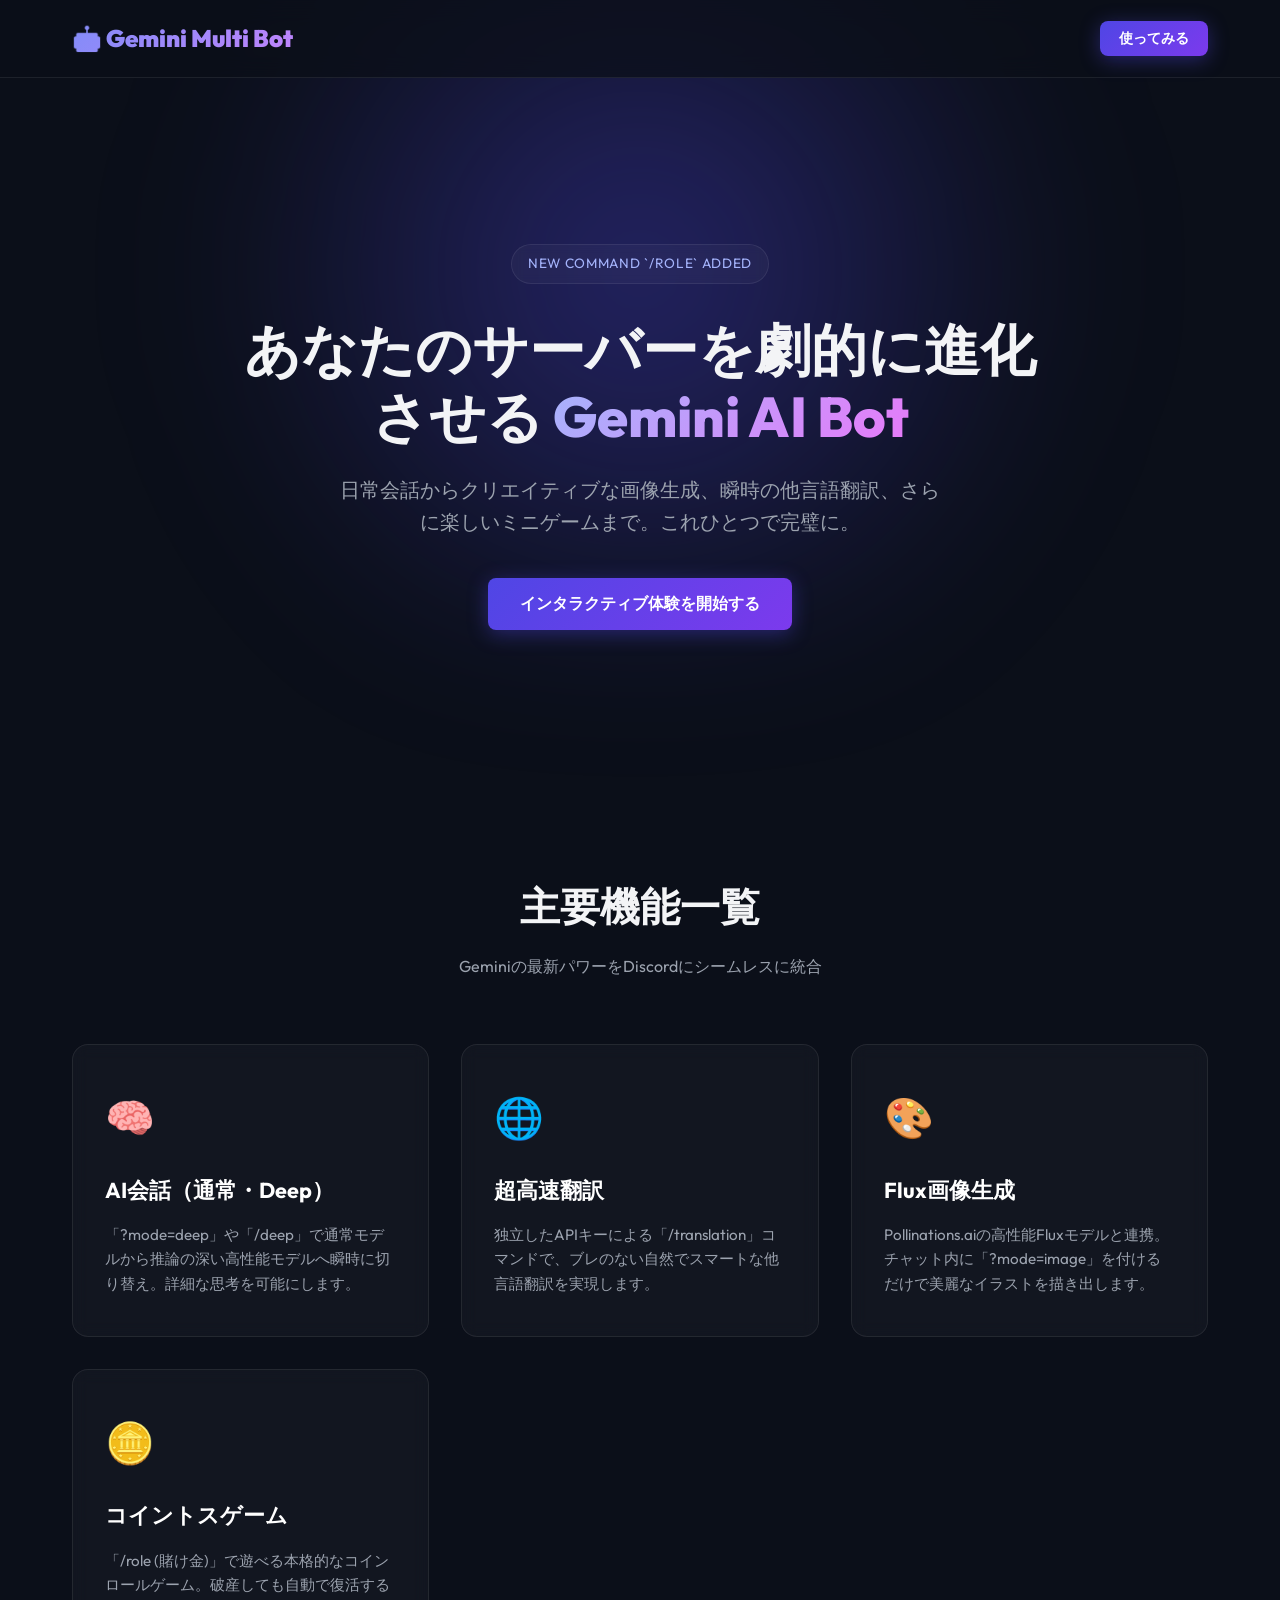
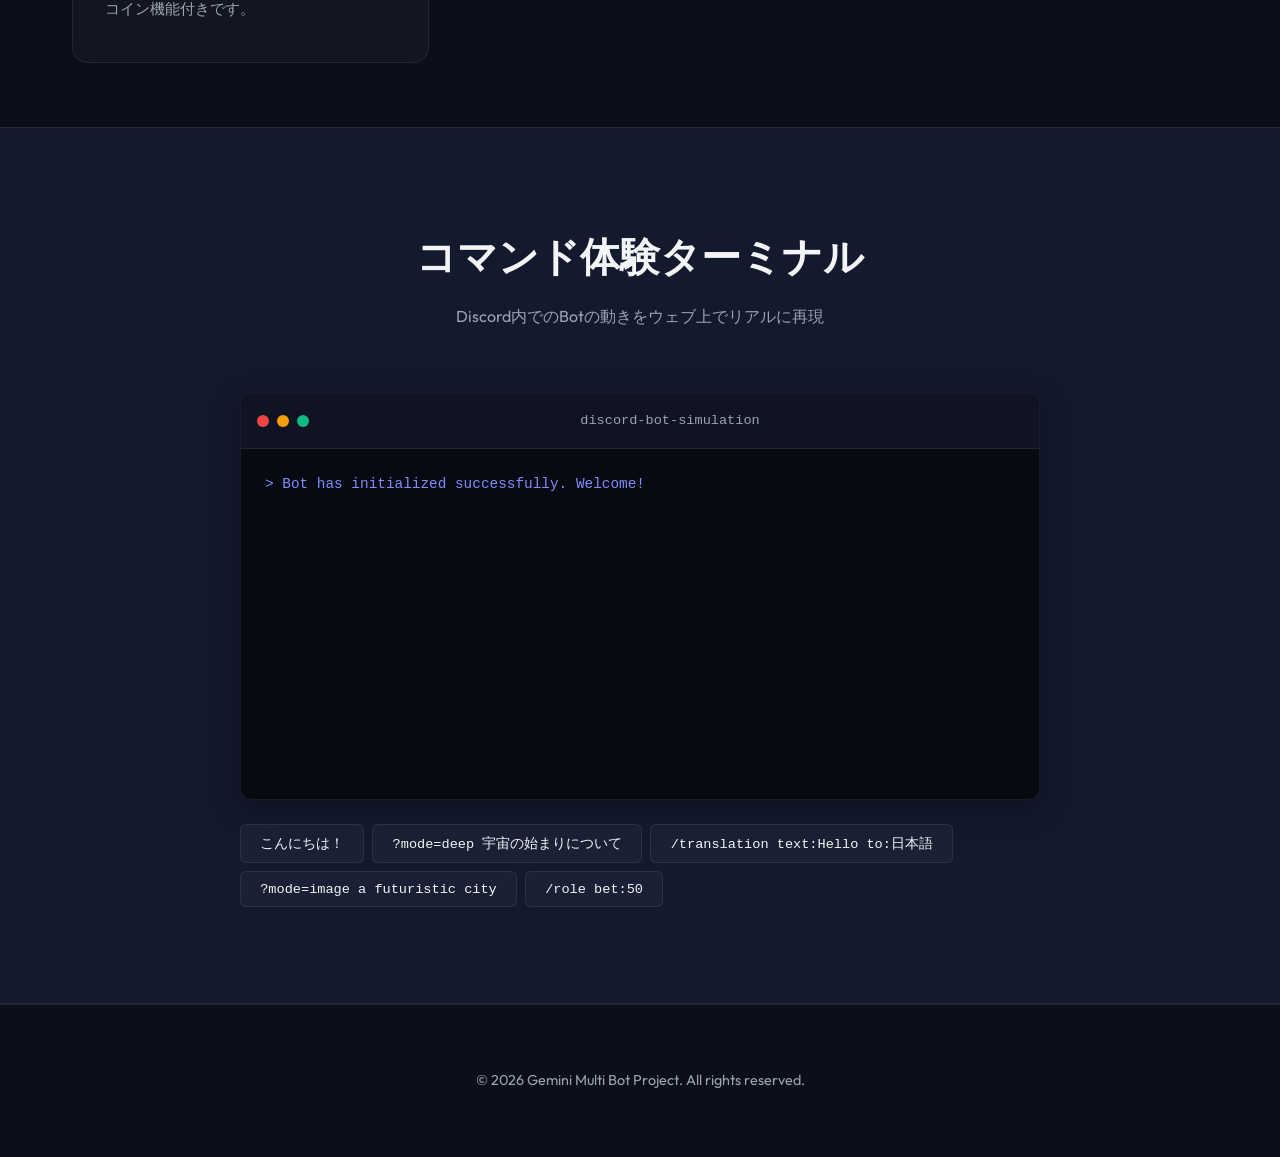
==== index.html @ 2299c7e0 "Add files via upload" ====
<!DOCTYPE html>
<html lang="ja">
<head>
  <meta charset="UTF-8">
  <meta name="viewport" content="width=device-width, initial-scale=1.0">
  <meta name="description" content="Gemini AI搭載＆多機能Discord Botの公式紹介ページ。AI会話、超高速翻訳、Flux画像生成、コインゲームを快適に。">
  <title>Gemini Multi Bot - 次世代多機能Discord Bot</title>
  <!-- Google Fonts Outfit -->
  <link rel="preconnect" href="https://fonts.googleapis.com">
  <link rel="preconnect" href="https://fonts.gstatic.com" crossorigin>
  <link href="https://fonts.googleapis.com/css2?family=Outfit:wght@400;600;700;800;900&display=swap" rel="stylesheet">
  <link rel="stylesheet" href="style.css">
</head>
<body>
  <div class="glow-bg"></div>

  <!-- Header -->
  <header>
    <div class="nav-container">
      <div class="logo">
        <span>🤖 Gemini Multi Bot</span>
      </div>
      <button class="btn" style="padding: 0.5rem 1.2rem; font-size: 0.9rem;" onclick="scrollToTerminal()">使ってみる</button>
    </div>
  </header>

  <!-- Hero Section -->
  <section class="hero">
    <div class="hero-badge">New Command `/role` Added</div>
    <h1>あなたのサーバーを劇的に進化させる <span>Gemini AI Bot</span></h1>
    <p>日常会話からクリエイティブな画像生成、瞬時の他言語翻訳、さらに楽しいミニゲームまで。これひとつで完璧に。</p>
    <a href="#demo" class="btn">インタラクティブ体験を開始する</a>
  </section>

  <!-- Feature Grid -->
  <section class="container" id="features">
    <div class="section-title">
      <h2>主要機能一覧</h2>
      <p>Geminiの最新パワーをDiscordにシームレスに統合</p>
    </div>
    
    <div class="features-grid">
      <div class="feature-card">
        <div class="card-icon">🧠</div>
        <h3>AI会話（通常・Deep）</h3>
        <p>「?mode=deep」や「/deep」で通常モデルから推論の深い高性能モデルへ瞬時に切り替え。詳細な思考を可能にします。</p>
      </div>

      <div class="feature-card">
        <div class="card-icon">🌐</div>
        <h3>超高速翻訳</h3>
        <p>独立したAPIキーによる「/translation」コマンドで、ブレのない自然でスマートな他言語翻訳を実現します。</p>
      </div>

      <div class="feature-card">
        <div class="card-icon">🎨</div>
        <h3>Flux画像生成</h3>
        <p>Pollinations.aiの高性能Fluxモデルと連携。チャット内に「?mode=image」を付けるだけで美麗なイラストを描き出します。</p>
      </div>

      <div class="feature-card">
        <div class="card-icon">🪙</div>
        <h3>コイントスゲーム</h3>
        <p>「/role (賭け金)」で遊べる本格的なコインロールゲーム。破産しても自動で復活するコイン機能付きです。</p>
      </div>
    </div>
  </section>

  <!-- Interactive Terminal Section -->
  <section class="demo-section" id="demo">
    <div class="demo-wrapper">
      <div class="section-title">
        <h2>コマンド体験ターミナル</h2>
        <p>Discord内でのBotの動きをウェブ上でリアルに再現</p>
      </div>

      <div class="terminal">
        <div class="terminal-header">
          <div class="dot red"></div>
          <div class="dot yellow"></div>
          <div class="dot green"></div>
          <div class="terminal-title">discord-bot-simulation</div>
        </div>
        <div class="terminal-body" id="terminal-body">
          <div class="terminal-line">
            <span class="system-prefix">> Bot has initialized successfully. Welcome!</span>
          </div>
        </div>
      </div>

      <div class="interactive-panel">
        <button class="cmd-btn" onclick="runCommand('chat')">こんにちは！</button>
        <button class="cmd-btn" onclick="runCommand('deep')">?mode=deep 宇宙の始まりについて</button>
        <button class="cmd-btn" onclick="runCommand('translation')">/translation text:Hello to:日本語</button>
        <button class="cmd-btn" onclick="runCommand('image')">?mode=image a futuristic city</button>
        <button class="cmd-btn" onclick="runCommand('role')">/role bet:50</button>
      </div>
    </div>
  </section>

  <!-- Footer -->
  <footer>
    <p>&copy; 2026 Gemini Multi Bot Project. All rights reserved.</p>
  </footer>

  <script src="script.js"></script>
</body>
</html>
---- style.css ----
:root {
  --bg-primary: #0b0f19;
  --bg-secondary: #131a2e;
  --accent-color: #4f46e5;
  --accent-glow: rgba(79, 70, 229, 0.4);
  --text-primary: #f3f4f6;
  --text-secondary: #9ca3af;
  --glass-bg: rgba(255, 255, 255, 0.03);
  --glass-border: rgba(255, 255, 255, 0.08);
  --font-family: 'Outfit', -apple-system, BlinkMacSystemFont, "Segoe UI", Roboto, sans-serif;
  --card-shadow: 0 8px 32px 0 rgba(0, 0, 0, 0.37);
}

* {
  margin: 0;
  padding: 0;
  box-sizing: border-box;
}

body {
  background-color: var(--bg-primary);
  color: var(--text-primary);
  font-family: var(--font-family);
  overflow-x: hidden;
  line-height: 1.6;
}

/* Background Gradients */
.glow-bg {
  position: absolute;
  top: -10%;
  left: 50%;
  transform: translateX(-50%);
  width: 80vw;
  height: 80vh;
  background: radial-gradient(circle, var(--accent-glow) 0%, rgba(11,15,25,0) 70%);
  z-index: -1;
  pointer-events: none;
  filter: blur(80px);
}

/* Navbar */
header {
  position: fixed;
  top: 0;
  width: 100%;
  backdrop-filter: blur(12px);
  background: rgba(11, 15, 25, 0.75);
  border-bottom: 1px solid var(--glass-border);
  z-index: 100;
}

.nav-container {
  max-width: 1200px;
  margin: 0 auto;
  padding: 1.2rem 2rem;
  display: flex;
  justify-content: space-between;
  align-items: center;
}

.logo {
  font-size: 1.5rem;
  font-weight: 700;
  background: linear-gradient(135deg, #818cf8 0%, #c084fc 100%);
  -webkit-background-clip: text;
  -webkit-text-fill-color: transparent;
  display: flex;
  align-items: center;
  gap: 0.5rem;
}

.logo span {
  font-weight: 900;
}

/* Hero Section */
.hero {
  min-height: 90vh;
  display: flex;
  flex-direction: column;
  justify-content: center;
  align-items: center;
  text-align: center;
  padding: 8rem 2rem 4rem;
  position: relative;
}

.hero-badge {
  background: var(--glass-bg);
  border: 1px solid var(--glass-border);
  padding: 0.5rem 1rem;
  border-radius: 9999px;
  font-size: 0.85rem;
  color: #a5b4fc;
  margin-bottom: 2rem;
  backdrop-filter: blur(4px);
  letter-spacing: 0.05em;
  text-transform: uppercase;
}

.hero h1 {
  font-size: 3.5rem;
  line-height: 1.2;
  margin-bottom: 1.5rem;
  max-width: 800px;
  font-weight: 800;
}

.hero h1 span {
  background: linear-gradient(135deg, #a5b4fc 0%, #e879f9 100%);
  -webkit-background-clip: text;
  -webkit-text-fill-color: transparent;
}

.hero p {
  color: var(--text-secondary);
  font-size: 1.25rem;
  max-width: 600px;
  margin-bottom: 2.5rem;
}

.btn {
  background: linear-gradient(135deg, #4f46e5 0%, #7c3aed 100%);
  color: white;
  padding: 0.8rem 2rem;
  border-radius: 8px;
  text-decoration: none;
  font-weight: 600;
  border: none;
  cursor: pointer;
  transition: all 0.3s cubic-bezier(0.4, 0, 0.2, 1);
  box-shadow: 0 4px 20px rgba(79, 70, 229, 0.4);
}

.btn:hover {
  transform: translateY(-2px);
  box-shadow: 0 8px 30px rgba(79, 70, 229, 0.6);
}

/* Features Container */
.container {
  max-width: 1200px;
  margin: 0 auto;
  padding: 4rem 2rem;
}

.section-title {
  text-align: center;
  margin-bottom: 4rem;
}

.section-title h2 {
  font-size: 2.5rem;
  font-weight: 700;
  margin-bottom: 1rem;
}

.section-title p {
  color: var(--text-secondary);
}

.features-grid {
  display: grid;
  grid-template-columns: repeat(auto-fit, minmax(280px, 1fr));
  gap: 2rem;
}

.feature-card {
  background: var(--glass-bg);
  border: 1px solid var(--glass-border);
  padding: 2.5rem 2rem;
  border-radius: 16px;
  transition: all 0.4s cubic-bezier(0.4, 0, 0.2, 1);
  backdrop-filter: blur(8px);
}

.feature-card:hover {
  transform: translateY(-8px);
  border-color: rgba(129, 140, 248, 0.4);
  background: rgba(255, 255, 255, 0.05);
}

.card-icon {
  font-size: 2.5rem;
  margin-bottom: 1.5rem;
  display: inline-block;
}

.feature-card h3 {
  font-size: 1.35rem;
  margin-bottom: 1rem;
  color: #fff;
}

.feature-card p {
  color: var(--text-secondary);
  font-size: 0.95rem;
}

/* Demo Shell (Interactive Terminal) */
.demo-section {
  padding: 6rem 2rem;
  background: var(--bg-secondary);
  border-top: 1px solid var(--glass-border);
  border-bottom: 1px solid var(--glass-border);
}

.demo-wrapper {
  max-width: 800px;
  margin: 0 auto;
}

.terminal {
  background: #070913;
  border-radius: 12px;
  border: 1px solid var(--glass-border);
  overflow: hidden;
  box-shadow: var(--card-shadow);
}

.terminal-header {
  background: #0f1322;
  padding: 1rem;
  display: flex;
  align-items: center;
  gap: 0.5rem;
  border-bottom: 1px solid var(--glass-border);
}

.dot {
  width: 12px;
  height: 12px;
  border-radius: 50%;
}
.dot.red { background: #ef4444; }
.dot.yellow { background: #f59e0b; }
.dot.green { background: #10b981; }

.terminal-title {
  margin-left: auto;
  margin-right: auto;
  font-size: 0.85rem;
  color: var(--text-secondary);
  font-family: monospace;
}

.terminal-body {
  padding: 1.5rem;
  min-height: 350px;
  font-family: 'Consolas', 'Fira Code', monospace;
  font-size: 0.9rem;
  display: flex;
  flex-direction: column;
  gap: 1rem;
  overflow-y: auto;
}

.terminal-line {
  display: flex;
  flex-direction: column;
  gap: 0.25rem;
}

.system-prefix {
  color: #818cf8;
}

.bot-response {
  background: rgba(255, 255, 255, 0.02);
  border-left: 3px solid var(--accent-color);
  padding: 0.75rem 1rem;
  border-radius: 0 8px 8px 0;
  margin-top: 0.25rem;
}

.interactive-panel {
  display: flex;
  gap: 0.5rem;
  margin-top: 1.5rem;
  flex-wrap: wrap;
}

.cmd-btn {
  background: var(--glass-bg);
  border: 1px solid var(--glass-border);
  color: var(--text-primary);
  padding: 0.6rem 1.2rem;
  border-radius: 6px;
  cursor: pointer;
  font-family: monospace;
  font-size: 0.85rem;
  transition: all 0.2s ease;
}

.cmd-btn:hover {
  background: var(--accent-color);
  border-color: var(--accent-color);
  transform: scale(1.03);
}

/* Footer */
footer {
  text-align: center;
  padding: 4rem 2rem;
  color: var(--text-secondary);
  font-size: 0.9rem;
  border-top: 1px solid var(--glass-border);
}

@media (max-width: 768px) {
  .hero h1 {
    font-size: 2.5rem;
  }
}
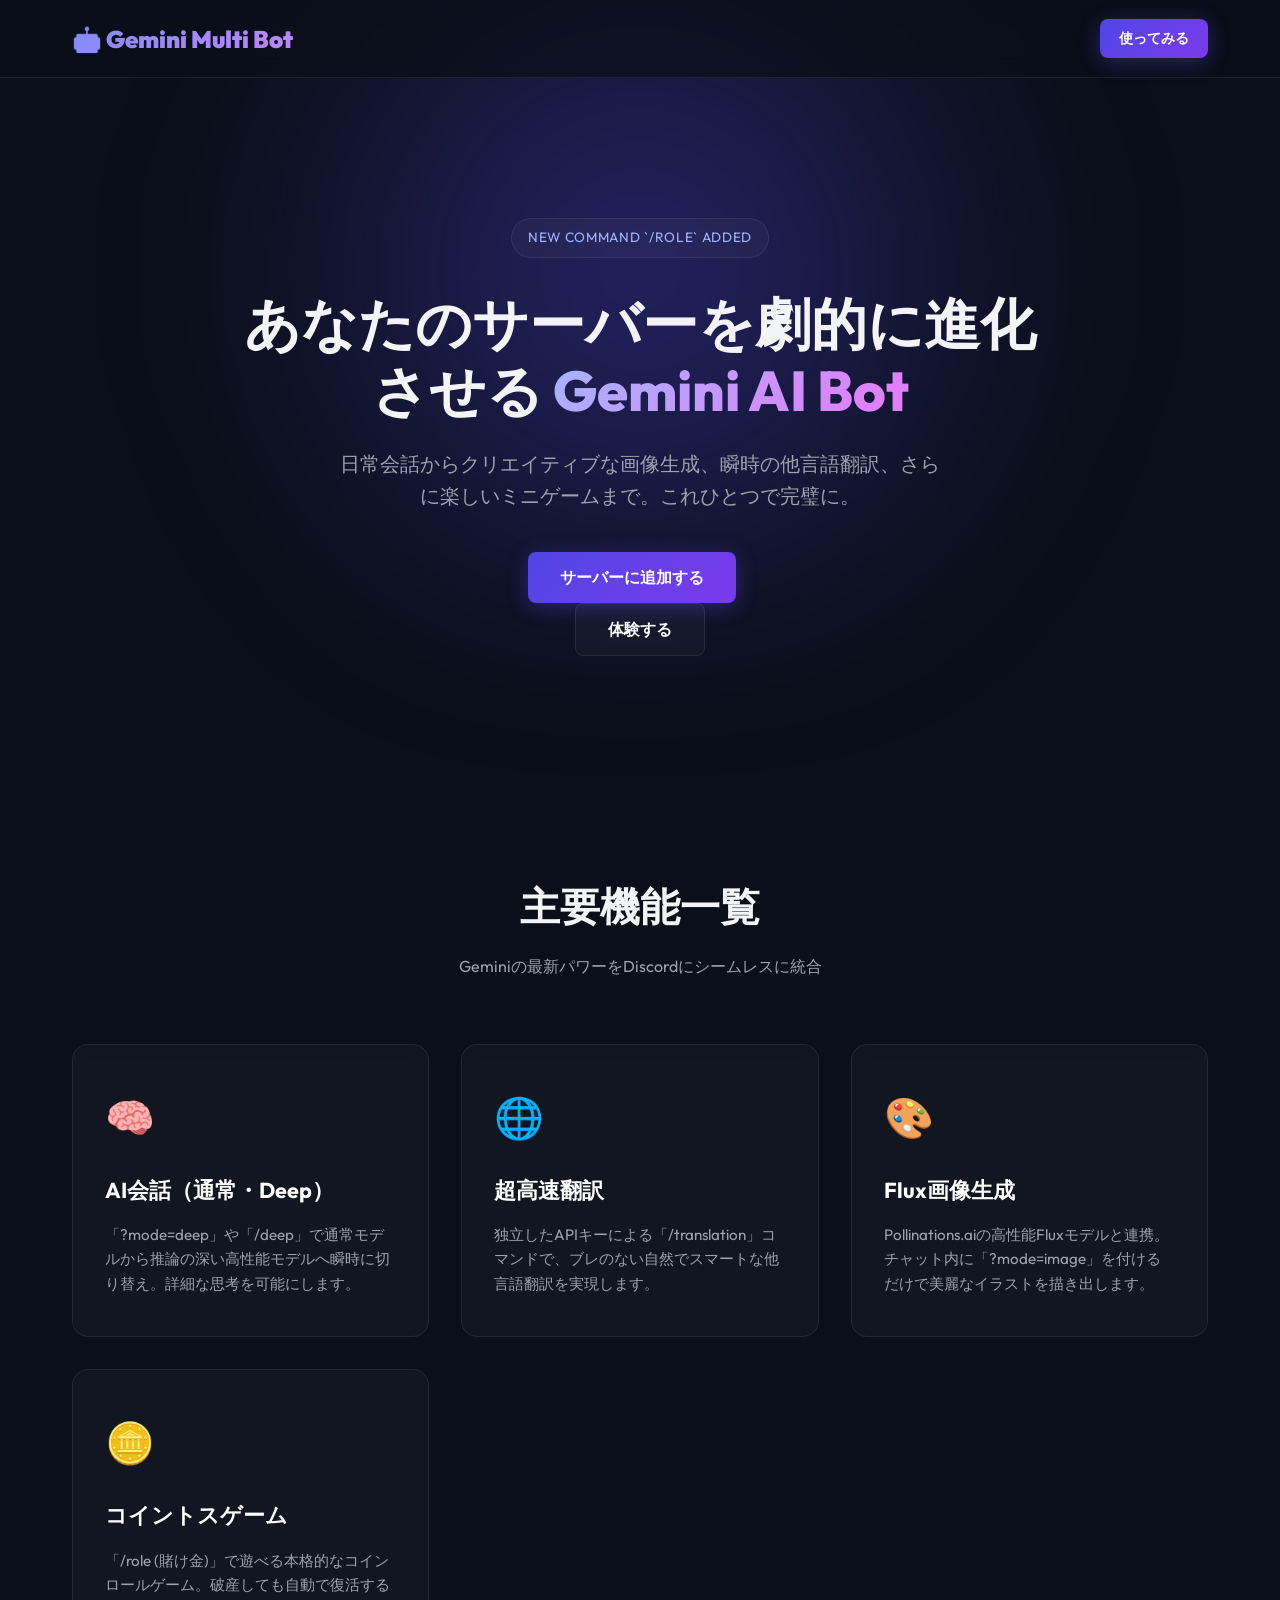
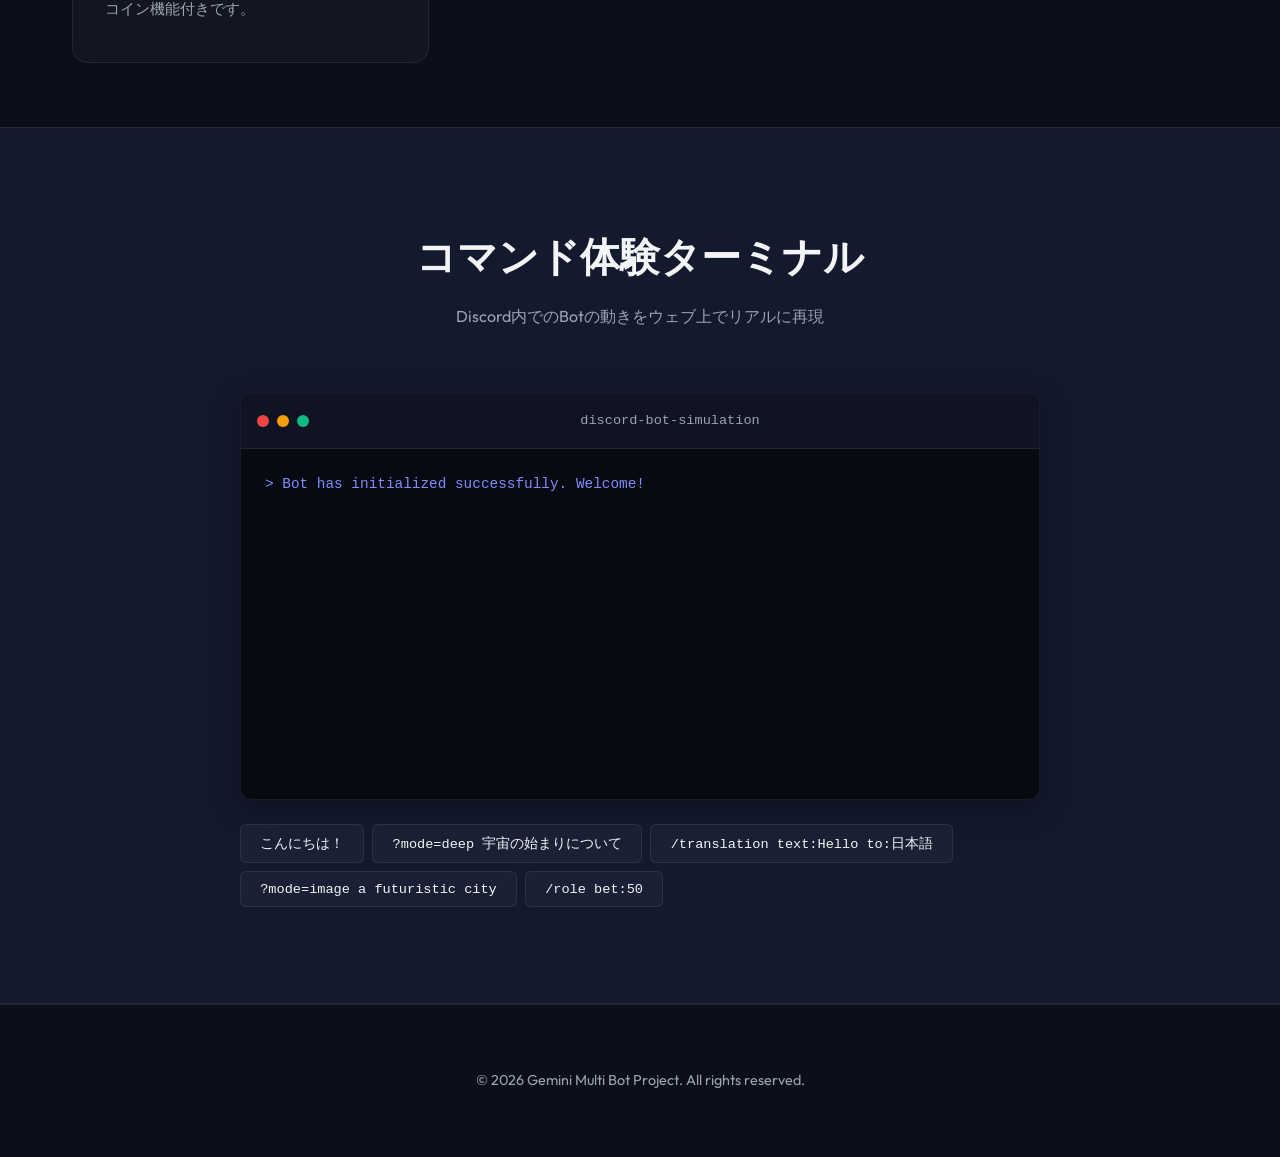
==== commit e84f732d: "Add files via upload" ====
--- a/index.html
+++ b/index.html
@@ -20,7 +20,7 @@
       <div class="logo">
         <span>🤖 Gemini Multi Bot</span>
       </div>
-      <button class="btn" style="padding: 0.5rem 1.2rem; font-size: 0.9rem;" onclick="scrollToTerminal()">使ってみる</button>
+      <a href="https://discord.com/oauth2/authorize?client_id=1500823281517723699&permissions=8&integration_type=0&scope=bot" target="_blank" class="btn" style="padding: 0.5rem 1.2rem; font-size: 0.9rem;">使ってみる</a>
     </div>
   </header>
 
@@ -29,7 +29,8 @@
     <div class="hero-badge">New Command `/role` Added</div>
     <h1>あなたのサーバーを劇的に進化させる <span>Gemini AI Bot</span></h1>
     <p>日常会話からクリエイティブな画像生成、瞬時の他言語翻訳、さらに楽しいミニゲームまで。これひとつで完璧に。</p>
-    <a href="#demo" class="btn">インタラクティブ体験を開始する</a>
+    <a href="https://discord.com/oauth2/authorize?client_id=1500823281517723699&permissions=8&integration_type=0&scope=bot" target="_blank" class="btn" style="margin-right: 1rem;">サーバーに追加する</a>
+    <a href="#demo" class="btn" style="background: var(--glass-bg); border: 1px solid var(--glass-border); box-shadow: none;">体験する</a>
   </section>
 
   <!-- Feature Grid -->
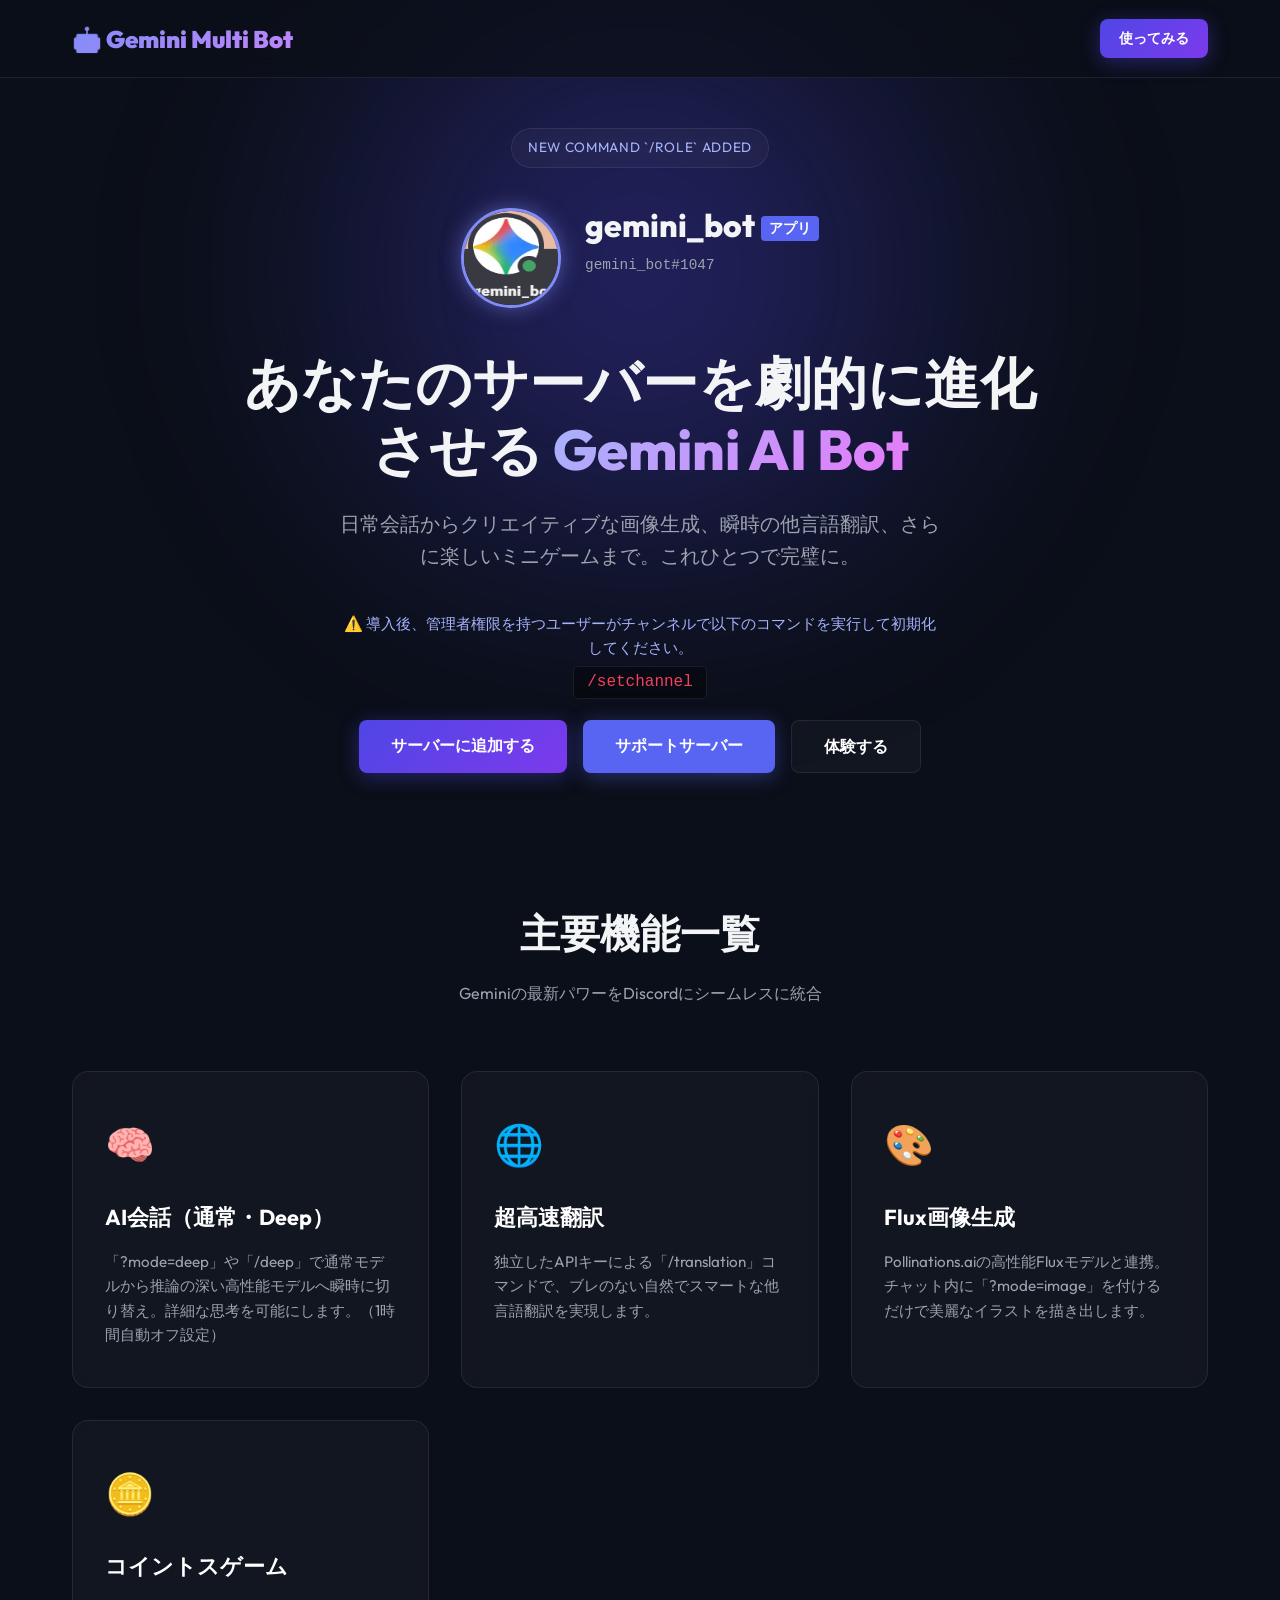
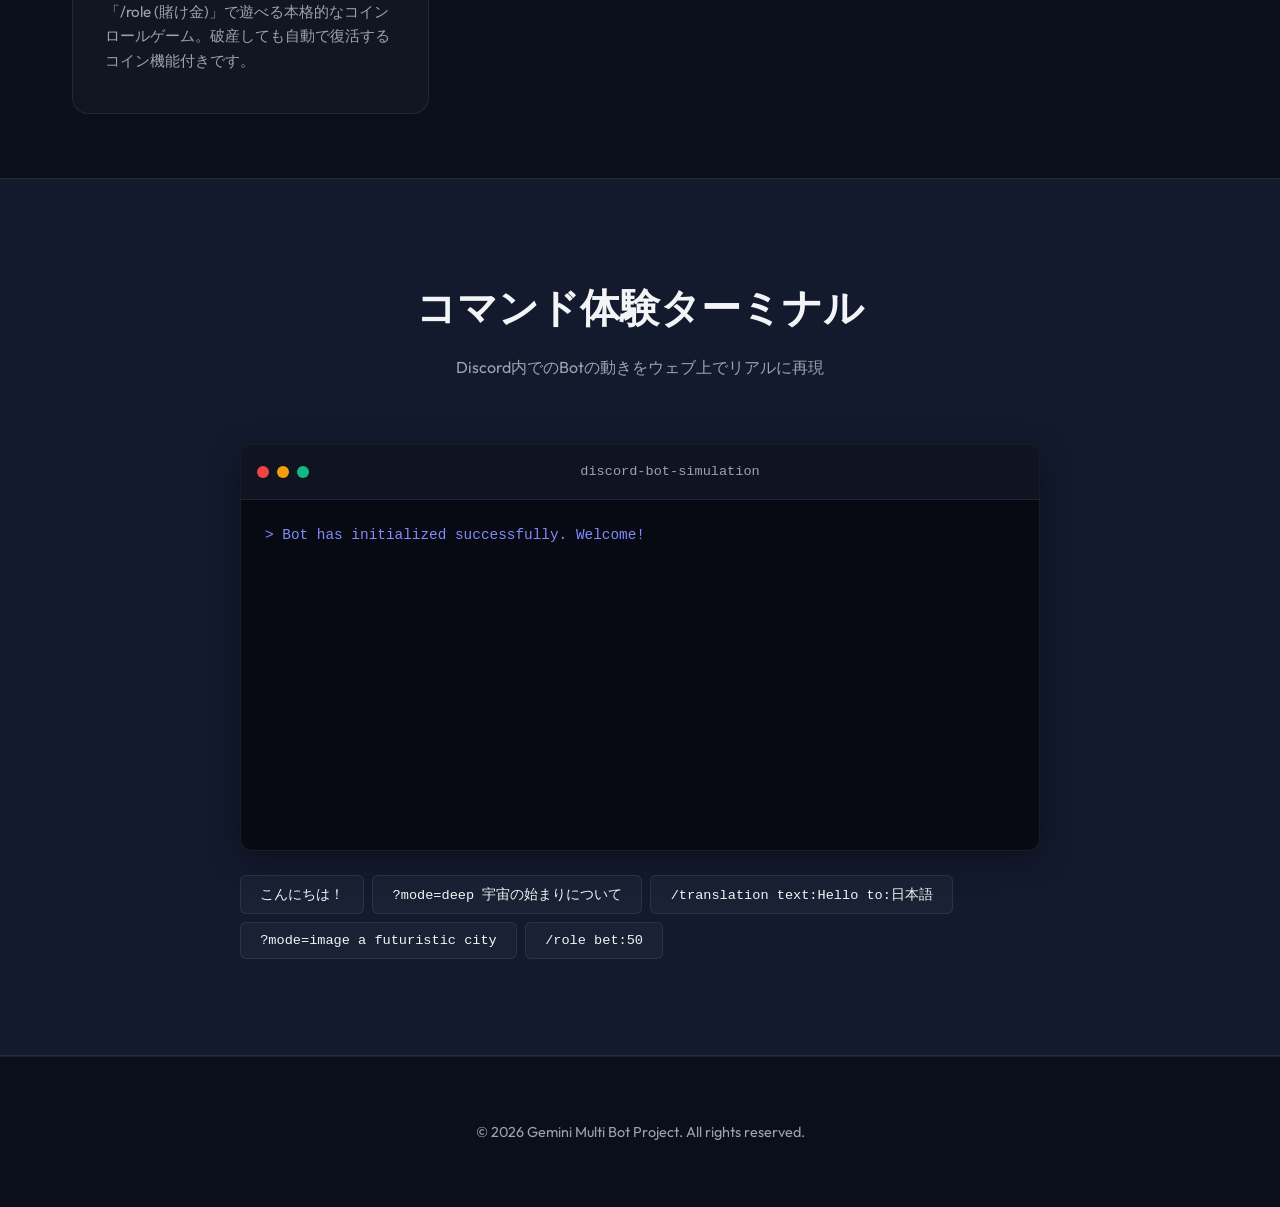
==== commit 44ddc8e3: "Add files via upload" ====
--- a/index.html
+++ b/index.html
@@ -27,10 +27,24 @@
   <!-- Hero Section -->
   <section class="hero">
     <div class="hero-badge">New Command `/role` Added</div>
+    <div style="display: flex; align-items: center; justify-content: center; gap: 1.5rem; margin-bottom: 2rem; flex-wrap: wrap;">
+      <img src="bot_avatar.png" alt="gemini_bot" style="width: 100px; height: 100px; border-radius: 50%; border: 3px solid #818cf8; box-shadow: 0 0 20px rgba(129, 140, 248, 0.5);">
+      <div style="text-align: left;">
+        <h2 style="font-size: 2rem; font-weight: 800; margin-bottom: 0.2rem;">gemini_bot <span style="font-size: 0.9rem; background: #5865f2; color: #fff; padding: 0.2rem 0.5rem; border-radius: 4px; vertical-align: middle;">アプリ</span></h2>
+        <p style="font-family: monospace; color: var(--text-secondary); font-size: 0.9rem;">gemini_bot#1047</p>
+      </div>
+    </div>
     <h1>あなたのサーバーを劇的に進化させる <span>Gemini AI Bot</span></h1>
     <p>日常会話からクリエイティブな画像生成、瞬時の他言語翻訳、さらに楽しいミニゲームまで。これひとつで完璧に。</p>
-    <a href="https://discord.com/oauth2/authorize?client_id=1500823281517723699&permissions=8&integration_type=0&scope=bot" target="_blank" class="btn" style="margin-right: 1rem;">サーバーに追加する</a>
-    <a href="#demo" class="btn" style="background: var(--glass-bg); border: 1px solid var(--glass-border); box-shadow: none;">体験する</a>
+    <div style="margin-bottom: 1.5rem;">
+      <p style="font-size: 0.95rem; color: #a5b4fc; margin-bottom: 0.5rem;">⚠️ 導入後、管理者権限を持つユーザーがチャンネルで以下のコマンドを実行して初期化してください。</p>
+      <code style="background: rgba(0,0,0,0.4); padding: 0.4rem 0.8rem; border-radius: 4px; font-family: monospace; border: 1px solid var(--glass-border); font-size: 1rem; color: #f43f5e;">/setchannel</code>
+    </div>
+    <div style="display: flex; gap: 1rem; flex-wrap: wrap; justify-content: center;">
+      <a href="https://discord.com/oauth2/authorize?client_id=1500823281517723699&permissions=8&integration_type=0&scope=bot" target="_blank" class="btn">サーバーに追加する</a>
+      <a href="https://discord.gg/Tj7FFh5YBA" target="_blank" class="btn" style="background: #5865f2; box-shadow: 0 4px 20px rgba(88, 101, 242, 0.4);">サポートサーバー</a>
+      <a href="#demo" class="btn" style="background: var(--glass-bg); border: 1px solid var(--glass-border); box-shadow: none;">体験する</a>
+    </div>
   </section>
 
   <!-- Feature Grid -->
@@ -44,7 +58,7 @@
       <div class="feature-card">
         <div class="card-icon">🧠</div>
         <h3>AI会話（通常・Deep）</h3>
-        <p>「?mode=deep」や「/deep」で通常モデルから推論の深い高性能モデルへ瞬時に切り替え。詳細な思考を可能にします。</p>
+        <p>「?mode=deep」や「/deep」で通常モデルから推論の深い高性能モデルへ瞬時に切り替え。詳細な思考を可能にします。（1時間自動オフ設定）</p>
       </div>
 
       <div class="feature-card">
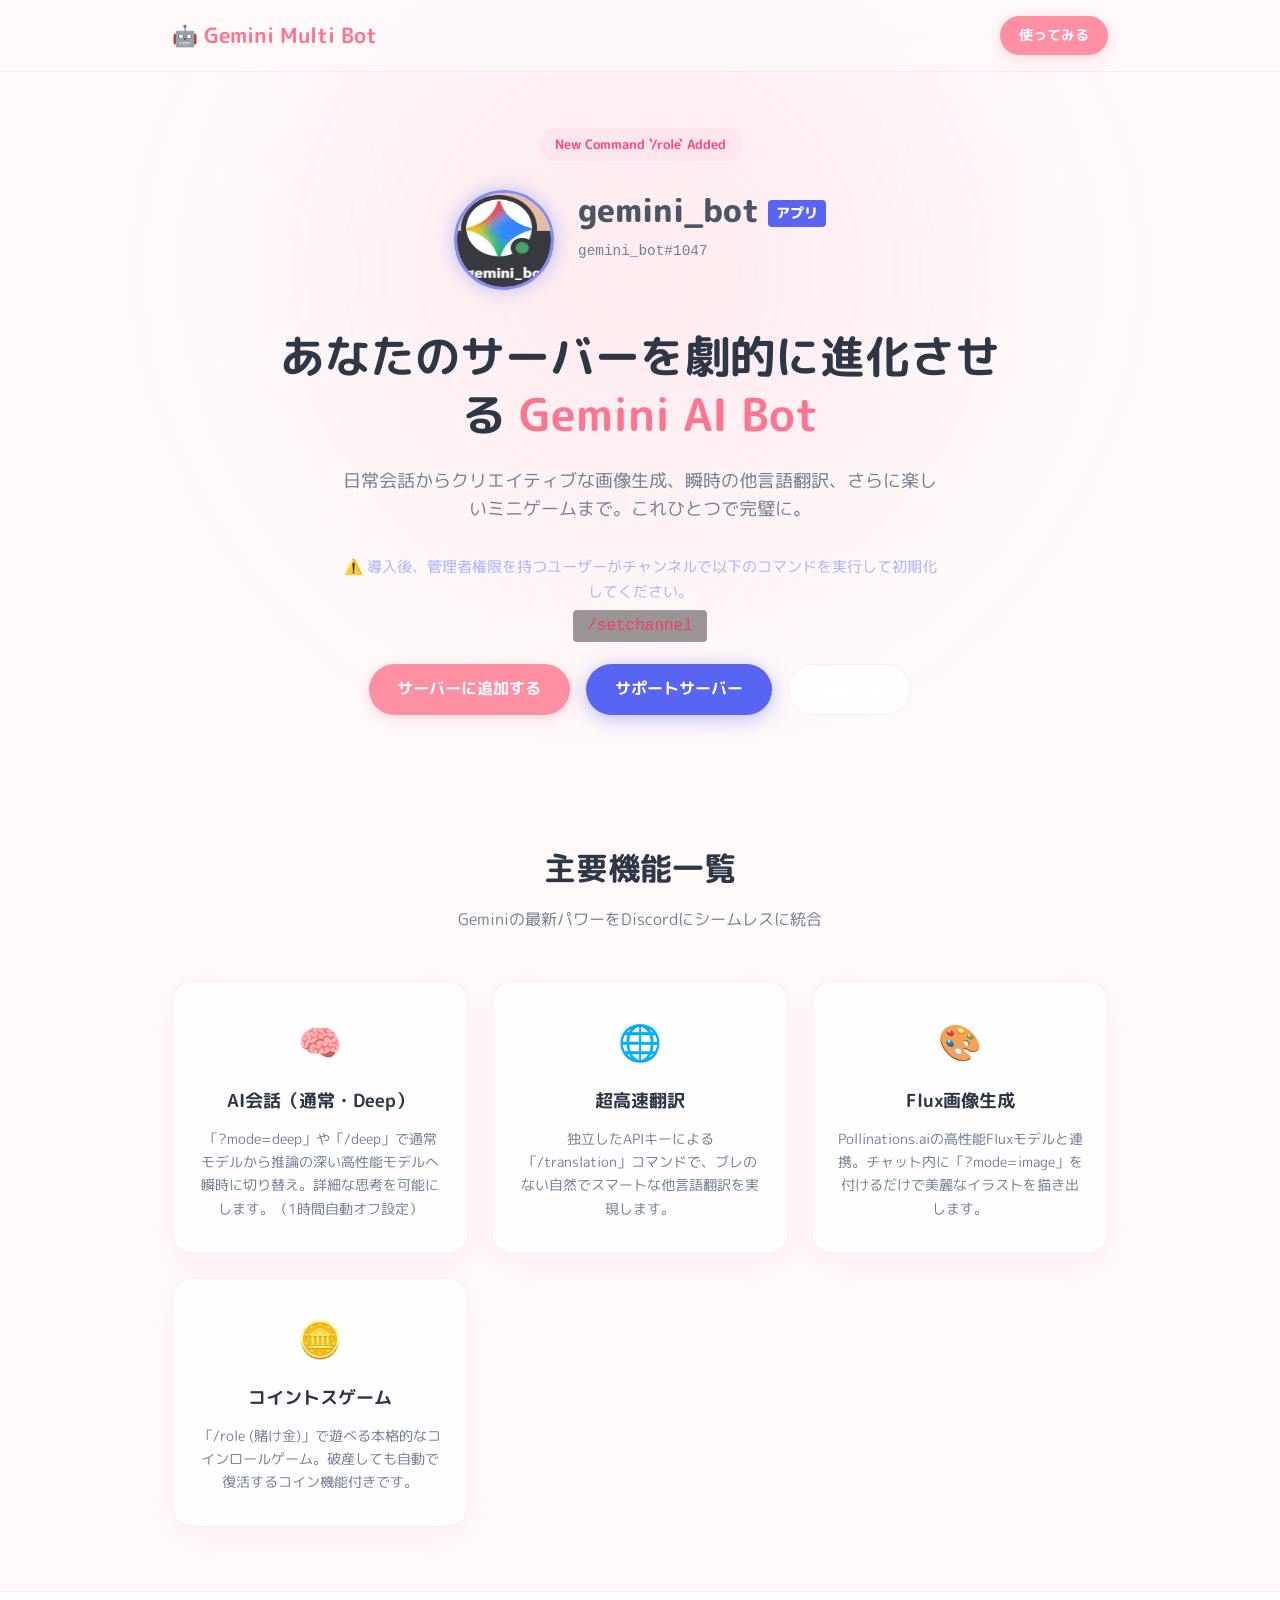
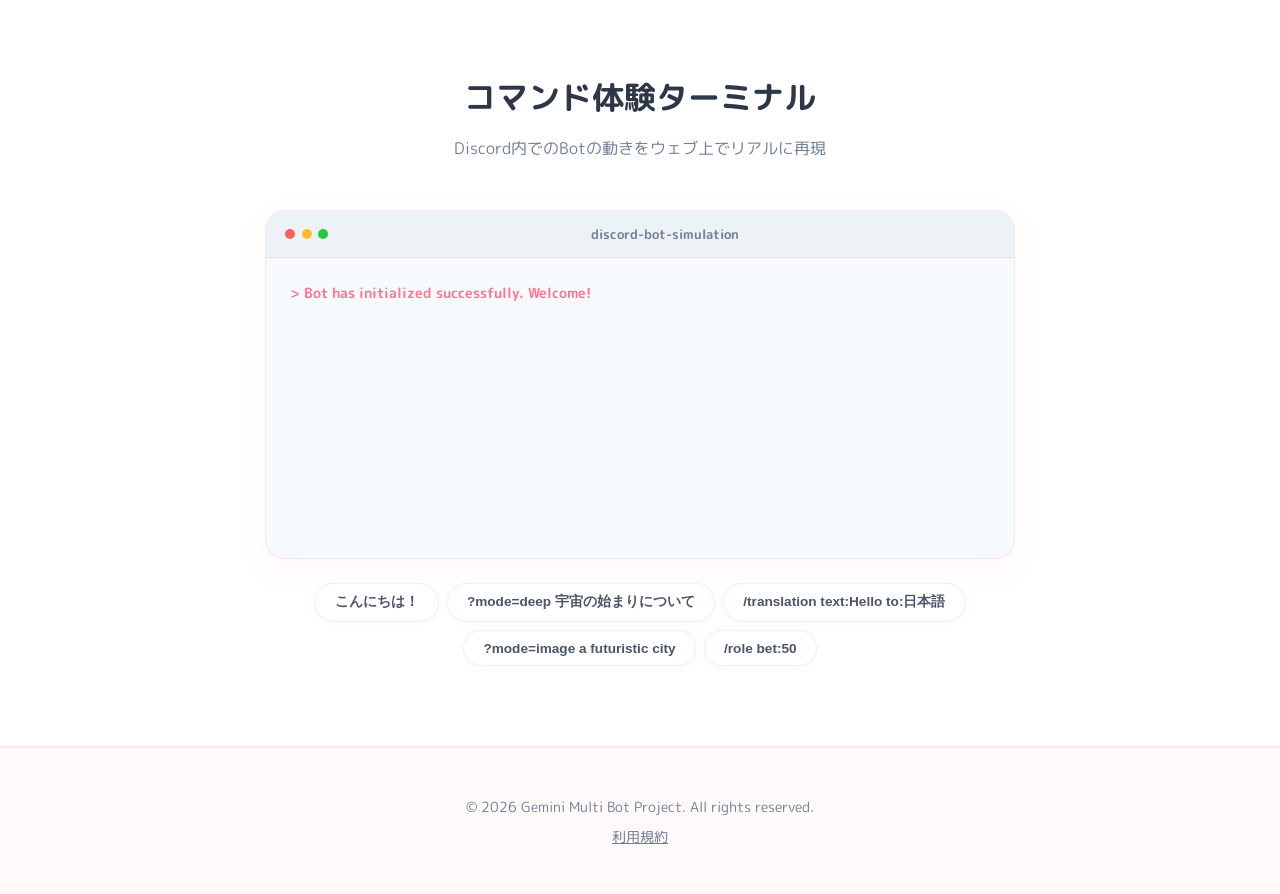
==== commit e6c922e9: "Add files via upload" ====
--- a/index.html
+++ b/index.html
@@ -5,10 +5,10 @@
   <meta name="viewport" content="width=device-width, initial-scale=1.0">
   <meta name="description" content="Gemini AI搭載＆多機能Discord Botの公式紹介ページ。AI会話、超高速翻訳、Flux画像生成、コインゲームを快適に。">
   <title>Gemini Multi Bot - 次世代多機能Discord Bot</title>
-  <!-- Google Fonts Outfit -->
+  <!-- Google Fonts for cute styling -->
   <link rel="preconnect" href="https://fonts.googleapis.com">
   <link rel="preconnect" href="https://fonts.gstatic.com" crossorigin>
-  <link href="https://fonts.googleapis.com/css2?family=Outfit:wght@400;600;700;800;900&display=swap" rel="stylesheet">
+  <link href="https://fonts.googleapis.com/css2?family=Kosugi+Maru&family=M+PLUS+Rounded+1c:wght@400;700;800&family=Quicksand:wght@500;700&display=swap" rel="stylesheet">
   <link rel="stylesheet" href="style.css">
 </head>
 <body>
@@ -115,7 +115,8 @@
 
   <!-- Footer -->
   <footer>
-    <p>&copy; 2026 Gemini Multi Bot Project. All rights reserved.</p>
+    <p style="margin-bottom: 0.5rem;">&copy; 2026 Gemini Multi Bot Project. All rights reserved.</p>
+    <p><a href="terms.html" style="color: var(--text-secondary); text-decoration: underline; font-size: 0.85rem;">利用規約</a></p>
   </footer>
 
   <script src="script.js"></script>
--- a/style.css
+++ b/style.css
@@ -1,14 +1,15 @@
 :root {
-  --bg-primary: #0b0f19;
-  --bg-secondary: #131a2e;
-  --accent-color: #4f46e5;
-  --accent-glow: rgba(79, 70, 229, 0.4);
-  --text-primary: #f3f4f6;
-  --text-secondary: #9ca3af;
-  --glass-bg: rgba(255, 255, 255, 0.03);
-  --glass-border: rgba(255, 255, 255, 0.08);
-  --font-family: 'Outfit', -apple-system, BlinkMacSystemFont, "Segoe UI", Roboto, sans-serif;
-  --card-shadow: 0 8px 32px 0 rgba(0, 0, 0, 0.37);
+  --bg-primary: #fff9fa;
+  --bg-secondary: #ffffff;
+  --accent-color: #ff8fa3;
+  --accent-hover: #ff758f;
+  --accent-glow: rgba(255, 143, 163, 0.15);
+  --text-primary: #4a5568;
+  --text-secondary: #718096;
+  --glass-bg: rgba(255, 255, 255, 0.85);
+  --glass-border: rgba(255, 143, 163, 0.2);
+  --font-family: 'M PLUS Rounded 1c', 'Quicksand', 'Kosugi Maru', sans-serif;
+  --card-shadow: 0 10px 30px rgba(255, 143, 163, 0.08);
 }
 
 * {
@@ -33,7 +34,7 @@
   transform: translateX(-50%);
   width: 80vw;
   height: 80vh;
-  background: radial-gradient(circle, var(--accent-glow) 0%, rgba(11,15,25,0) 70%);
+  background: radial-gradient(circle, var(--accent-glow) 0%, rgba(255,255,255,0) 70%);
   z-index: -1;
   pointer-events: none;
   filter: blur(80px);
@@ -45,38 +46,32 @@
   top: 0;
   width: 100%;
   backdrop-filter: blur(12px);
-  background: rgba(11, 15, 25, 0.75);
+  background: rgba(255, 249, 250, 0.8);
   border-bottom: 1px solid var(--glass-border);
   z-index: 100;
 }
 
 .nav-container {
-  max-width: 1200px;
+  max-width: 1000px;
   margin: 0 auto;
-  padding: 1.2rem 2rem;
+  padding: 1rem 2rem;
   display: flex;
   justify-content: space-between;
   align-items: center;
 }
 
 .logo {
-  font-size: 1.5rem;
+  font-size: 1.3rem;
   font-weight: 700;
-  background: linear-gradient(135deg, #818cf8 0%, #c084fc 100%);
-  -webkit-background-clip: text;
-  -webkit-text-fill-color: transparent;
+  color: var(--accent-hover);
   display: flex;
   align-items: center;
   gap: 0.5rem;
 }
 
-.logo span {
-  font-weight: 900;
-}
-
 /* Hero Section */
 .hero {
-  min-height: 90vh;
+  min-height: 80vh;
   display: flex;
   flex-direction: column;
   justify-content: center;
@@ -84,76 +79,75 @@
   text-align: center;
   padding: 8rem 2rem 4rem;
   position: relative;
+  max-width: 800px;
+  margin: 0 auto;
 }
 
 .hero-badge {
-  background: var(--glass-bg);
-  border: 1px solid var(--glass-border);
-  padding: 0.5rem 1rem;
+  background: #ffe5ec;
+  color: #ff477e;
+  padding: 0.4rem 1rem;
   border-radius: 9999px;
-  font-size: 0.85rem;
-  color: #a5b4fc;
+  font-size: 0.8rem;
+  font-weight: 700;
+  margin-bottom: 1.5rem;
+}
+
+.hero h1 {
+  font-size: 2.8rem;
+  line-height: 1.3;
+  margin-bottom: 1.5rem;
+  font-weight: 700;
+  color: #2d3748;
+}
+
+.hero h1 span {
+  color: var(--accent-hover);
+}
+
+.hero p {
+  color: var(--text-secondary);
+  font-size: 1.1rem;
+  max-width: 600px;
   margin-bottom: 2rem;
-  backdrop-filter: blur(4px);
-  letter-spacing: 0.05em;
-  text-transform: uppercase;
-}
-
-.hero h1 {
-  font-size: 3.5rem;
-  line-height: 1.2;
-  margin-bottom: 1.5rem;
-  max-width: 800px;
-  font-weight: 800;
-}
-
-.hero h1 span {
-  background: linear-gradient(135deg, #a5b4fc 0%, #e879f9 100%);
-  -webkit-background-clip: text;
-  -webkit-text-fill-color: transparent;
-}
-
-.hero p {
-  color: var(--text-secondary);
-  font-size: 1.25rem;
-  max-width: 600px;
-  margin-bottom: 2.5rem;
 }
 
 .btn {
-  background: linear-gradient(135deg, #4f46e5 0%, #7c3aed 100%);
+  background: var(--accent-color);
   color: white;
-  padding: 0.8rem 2rem;
-  border-radius: 8px;
+  padding: 0.75rem 1.8rem;
+  border-radius: 999px;
   text-decoration: none;
   font-weight: 600;
   border: none;
   cursor: pointer;
-  transition: all 0.3s cubic-bezier(0.4, 0, 0.2, 1);
-  box-shadow: 0 4px 20px rgba(79, 70, 229, 0.4);
+  transition: all 0.2s ease;
+  box-shadow: 0 4px 15px rgba(255, 143, 163, 0.3);
 }
 
 .btn:hover {
-  transform: translateY(-2px);
-  box-shadow: 0 8px 30px rgba(79, 70, 229, 0.6);
+  background: var(--accent-hover);
+  transform: translateY(-1px);
+  box-shadow: 0 6px 20px rgba(255, 143, 163, 0.4);
 }
 
 /* Features Container */
 .container {
-  max-width: 1200px;
+  max-width: 1000px;
   margin: 0 auto;
   padding: 4rem 2rem;
 }
 
 .section-title {
   text-align: center;
-  margin-bottom: 4rem;
+  margin-bottom: 3rem;
 }
 
 .section-title h2 {
-  font-size: 2.5rem;
+  font-size: 2rem;
   font-weight: 700;
-  margin-bottom: 1rem;
+  margin-bottom: 0.8rem;
+  color: #2d3748;
 }
 
 .section-title p {
@@ -162,93 +156,93 @@
 
 .features-grid {
   display: grid;
-  grid-template-columns: repeat(auto-fit, minmax(280px, 1fr));
-  gap: 2rem;
+  grid-template-columns: repeat(auto-fit, minmax(220px, 1fr));
+  gap: 1.5rem;
 }
 
 .feature-card {
   background: var(--glass-bg);
   border: 1px solid var(--glass-border);
-  padding: 2.5rem 2rem;
-  border-radius: 16px;
-  transition: all 0.4s cubic-bezier(0.4, 0, 0.2, 1);
-  backdrop-filter: blur(8px);
+  padding: 2rem 1.5rem;
+  border-radius: 20px;
+  transition: all 0.3s ease;
+  box-shadow: var(--card-shadow);
+  text-align: center;
 }
 
 .feature-card:hover {
-  transform: translateY(-8px);
-  border-color: rgba(129, 140, 248, 0.4);
-  background: rgba(255, 255, 255, 0.05);
+  transform: translateY(-4px);
+  border-color: var(--accent-color);
 }
 
 .card-icon {
-  font-size: 2.5rem;
-  margin-bottom: 1.5rem;
+  font-size: 2.2rem;
+  margin-bottom: 1rem;
   display: inline-block;
 }
 
 .feature-card h3 {
-  font-size: 1.35rem;
-  margin-bottom: 1rem;
-  color: #fff;
+  font-size: 1.15rem;
+  margin-bottom: 0.8rem;
+  color: #2d3748;
 }
 
 .feature-card p {
   color: var(--text-secondary);
-  font-size: 0.95rem;
+  font-size: 0.9rem;
 }
 
 /* Demo Shell (Interactive Terminal) */
 .demo-section {
-  padding: 6rem 2rem;
-  background: var(--bg-secondary);
+  padding: 5rem 2rem;
+  background: #fff;
   border-top: 1px solid var(--glass-border);
   border-bottom: 1px solid var(--glass-border);
 }
 
 .demo-wrapper {
-  max-width: 800px;
+  max-width: 750px;
   margin: 0 auto;
 }
 
 .terminal {
-  background: #070913;
-  border-radius: 12px;
+  background: #f7fafc;
+  border-radius: 20px;
   border: 1px solid var(--glass-border);
   overflow: hidden;
   box-shadow: var(--card-shadow);
 }
 
 .terminal-header {
-  background: #0f1322;
-  padding: 1rem;
+  background: #edf2f7;
+  padding: 0.8rem 1.2rem;
   display: flex;
   align-items: center;
-  gap: 0.5rem;
+  gap: 0.4rem;
   border-bottom: 1px solid var(--glass-border);
 }
 
 .dot {
-  width: 12px;
-  height: 12px;
+  width: 10px;
+  height: 10px;
   border-radius: 50%;
 }
-.dot.red { background: #ef4444; }
-.dot.yellow { background: #f59e0b; }
-.dot.green { background: #10b981; }
+.dot.red { background: #ff5f56; }
+.dot.yellow { background: #ffbd2e; }
+.dot.green { background: #27c93f; }
 
 .terminal-title {
   margin-left: auto;
   margin-right: auto;
-  font-size: 0.85rem;
-  color: var(--text-secondary);
-  font-family: monospace;
+  font-size: 0.8rem;
+  color: var(--text-secondary);
+  font-family: inherit;
+  font-weight: 600;
 }
 
 .terminal-body {
   padding: 1.5rem;
-  min-height: 350px;
-  font-family: 'Consolas', 'Fira Code', monospace;
+  min-height: 300px;
   font-size: 0.9rem;
   display: flex;
   flex-direction: column;
@@ -263,15 +257,17 @@
 }
 
 .system-prefix {
-  color: #818cf8;
+  color: var(--accent-hover);
+  font-weight: bold;
 }
 
 .bot-response {
-  background: rgba(255, 255, 255, 0.02);
+  background: #fff5f6;
   border-left: 3px solid var(--accent-color);
   padding: 0.75rem 1rem;
-  border-radius: 0 8px 8px 0;
+  border-radius: 0 12px 12px 0;
   margin-top: 0.25rem;
+  color: #2d3748;
 }
 
 .interactive-panel {
@@ -279,37 +275,40 @@
   gap: 0.5rem;
   margin-top: 1.5rem;
   flex-wrap: wrap;
+  justify-content: center;
 }
 
 .cmd-btn {
-  background: var(--glass-bg);
+  background: #fff;
   border: 1px solid var(--glass-border);
   color: var(--text-primary);
   padding: 0.6rem 1.2rem;
-  border-radius: 6px;
+  border-radius: 999px;
   cursor: pointer;
-  font-family: monospace;
   font-size: 0.85rem;
+  font-weight: 600;
   transition: all 0.2s ease;
+  box-shadow: 0 2px 8px rgba(0,0,0,0.02);
 }
 
 .cmd-btn:hover {
   background: var(--accent-color);
   border-color: var(--accent-color);
-  transform: scale(1.03);
+  color: #fff;
+  transform: scale(1.02);
 }
 
 /* Footer */
 footer {
   text-align: center;
-  padding: 4rem 2rem;
-  color: var(--text-secondary);
-  font-size: 0.9rem;
+  padding: 3rem 2rem;
+  color: var(--text-secondary);
+  font-size: 0.85rem;
   border-top: 1px solid var(--glass-border);
 }
 
 @media (max-width: 768px) {
   .hero h1 {
-    font-size: 2.5rem;
+    font-size: 2.2rem;
   }
 }
